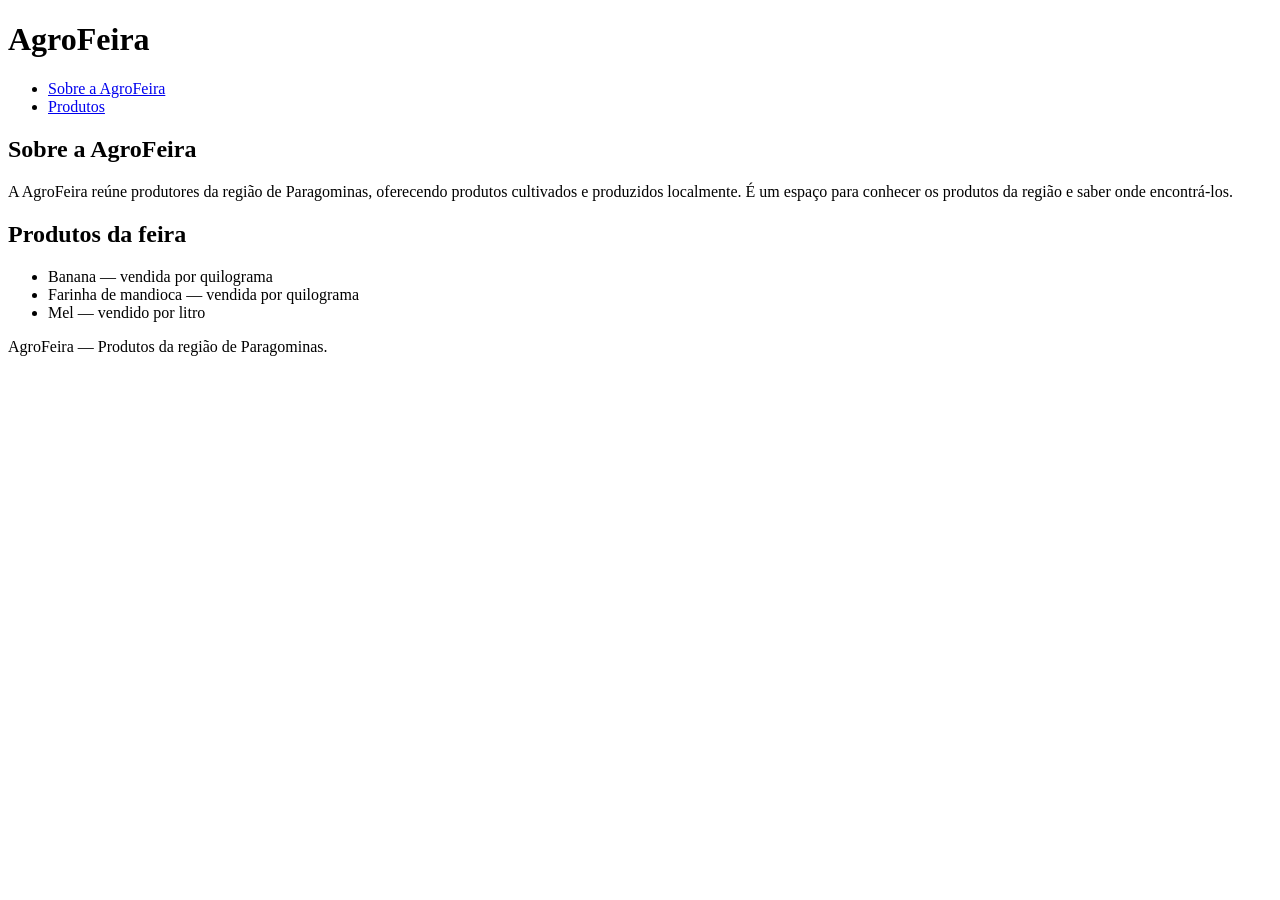
==== index.html @ ebbe473b "feat: cria pagina inicial da AgroFeira" ====
<!DOCTYPE html>
<html lang="pt-BR">
<head>
    <meta charset="UTF-8">
    <meta name="viewport" content="width=device-width, initial-scale=1.0">
    <title>AgroFeira</title>
</head>
<body>

    <header>
        <h1>AgroFeira</h1>

        <nav>
            <ul>
                <li><a href="#sobre">Sobre a AgroFeira</a></li>
                <li><a href="#produtos">Produtos</a></li>
            </ul>
        </nav>
    </header>

    <main>
        <section>
            <h2 id="sobre">Sobre a AgroFeira</h2>

            <p>
                A AgroFeira reúne produtores da região de Paragominas,
                oferecendo produtos cultivados e produzidos localmente.
                É um espaço para conhecer os produtos da região e saber
                onde encontrá-los.
            </p>
        </section>

        <section>
            <h2 id="produtos">Produtos da feira</h2>

            <ul>
                <li>Banana — vendida por quilograma</li>
                <li>Farinha de mandioca — vendida por quilograma</li>
                <li>Mel — vendido por litro</li>
            </ul>
        </section>
    </main>

    <footer>
        <p>AgroFeira — Produtos da região de Paragominas.</p>
    </footer>

</body>
</html>
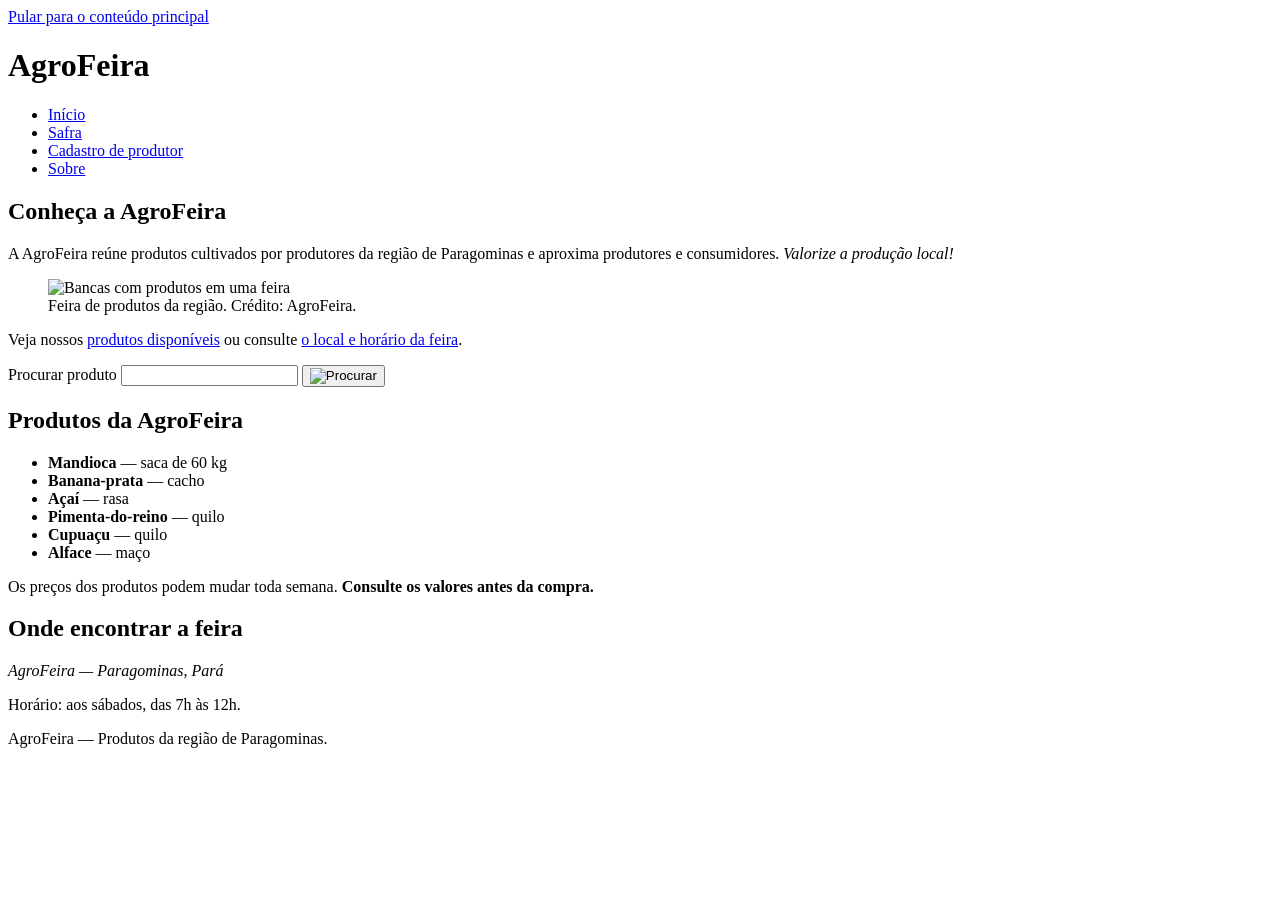
==== commit 4857787d: "feat: completa paginas da AgroFeira" ====
--- a/index.html
+++ b/index.html
@@ -3,45 +3,141 @@
 <head>
     <meta charset="UTF-8">
     <meta name="viewport" content="width=device-width, initial-scale=1.0">
-    <title>AgroFeira</title>
+    <title>AgroFeira - Produtos da Região</title>
 </head>
 <body>
 
-    <header>
+    <a href="#conteudo" class="pular">Pular para o conteúdo principal</a>
+
+    <header class="cabecalho-site">
         <h1>AgroFeira</h1>
 
-        <nav>
-            <ul>
-                <li><a href="#sobre">Sobre a AgroFeira</a></li>
-                <li><a href="#produtos">Produtos</a></li>
+        <nav aria-label="Principal">
+            <ul class="menu">
+                <li>
+                    <a href="index.html" aria-current="page">Início</a>
+                </li>
+                <li>
+                    <a href="safra.html">Safra</a>
+                </li>
+                <li>
+                    <a href="cadastro-produtor.html">Cadastro de produtor</a>
+                </li>
+                <li>
+                    <a href="sobre.html">Sobre</a>
+                </li>
             </ul>
         </nav>
     </header>
 
-    <main>
-        <section>
-            <h2 id="sobre">Sobre a AgroFeira</h2>
+    <main id="conteudo">
+
+        <section aria-labelledby="feira">
+            <h2 id="feira">Conheça a AgroFeira</h2>
 
             <p>
-                A AgroFeira reúne produtores da região de Paragominas,
-                oferecendo produtos cultivados e produzidos localmente.
-                É um espaço para conhecer os produtos da região e saber
-                onde encontrá-los.
+                A AgroFeira reúne produtos cultivados por produtores da região
+                de Paragominas e aproxima produtores e consumidores.
+                <em>Valorize a produção local!</em>
             </p>
+
+            <figure class="figura-destaque">
+                <picture>
+                    <source
+                        media="(min-width: 800px)"
+                        srcset="feira-1280.jpg">
+
+                    <img
+                        src="feira-330.jpg"
+                        alt="Bancas com produtos em uma feira"
+                        width="330"
+                        height="220">
+                </picture>
+
+                <figcaption>
+                    Feira de produtos da região. Crédito: AgroFeira.
+                </figcaption>
+            </figure>
+
+            <nav aria-label="Links desta página">
+                <p>
+                    Veja nossos
+                    <a href="#produtos">produtos disponíveis</a>
+                    ou consulte
+                    <a href="#localizacao">o local e horário da feira</a>.
+                </p>
+            </nav>
+
+            <form class="busca" role="search">
+                <label for="procurar">Procurar produto</label>
+
+                <input
+                    type="search"
+                    id="procurar"
+                    name="campo">
+
+                <button type="submit">
+                    <img
+                        src="lupa.png"
+                        alt="Procurar">
+                </button>
+            </form>
         </section>
 
-        <section>
-            <h2 id="produtos">Produtos da feira</h2>
+        <section aria-labelledby="produtos">
+            <h2 id="produtos">Produtos da AgroFeira</h2>
 
-            <ul>
-                <li>Banana — vendida por quilograma</li>
-                <li>Farinha de mandioca — vendida por quilograma</li>
-                <li>Mel — vendido por litro</li>
+            <ul class="lista-produtos">
+
+                <li class="cartao-produto">
+                    <strong>Mandioca</strong> — saca de 60 kg
+                </li>
+
+                <li class="cartao-produto">
+                    <strong>Banana-prata</strong> — cacho
+                </li>
+
+                <li class="cartao-produto">
+                    <strong>Açaí</strong> — rasa
+                </li>
+
+                <li class="cartao-produto">
+                    <strong>Pimenta-do-reino</strong> — quilo
+                </li>
+
+                <li class="cartao-produto">
+                    <strong>Cupuaçu</strong> — quilo
+                </li>
+
+                <li class="cartao-produto">
+                    <strong>Alface</strong> — maço
+                </li>
+
             </ul>
+
+            <div class="aviso">
+                <p>
+                    Os preços dos produtos podem mudar toda semana.
+                    <strong>Consulte os valores antes da compra.</strong>
+                </p>
+            </div>
         </section>
+
     </main>
 
-    <footer>
+    <aside id="localizacao" aria-label="Informações da feira">
+        <h2>Onde encontrar a feira</h2>
+
+        <address>
+            AgroFeira — Paragominas, Pará
+        </address>
+
+        <p>
+            Horário: aos sábados, das 7h às 12h.
+        </p>
+    </aside>
+
+    <footer class="rodape-site">
         <p>AgroFeira — Produtos da região de Paragominas.</p>
     </footer>
 
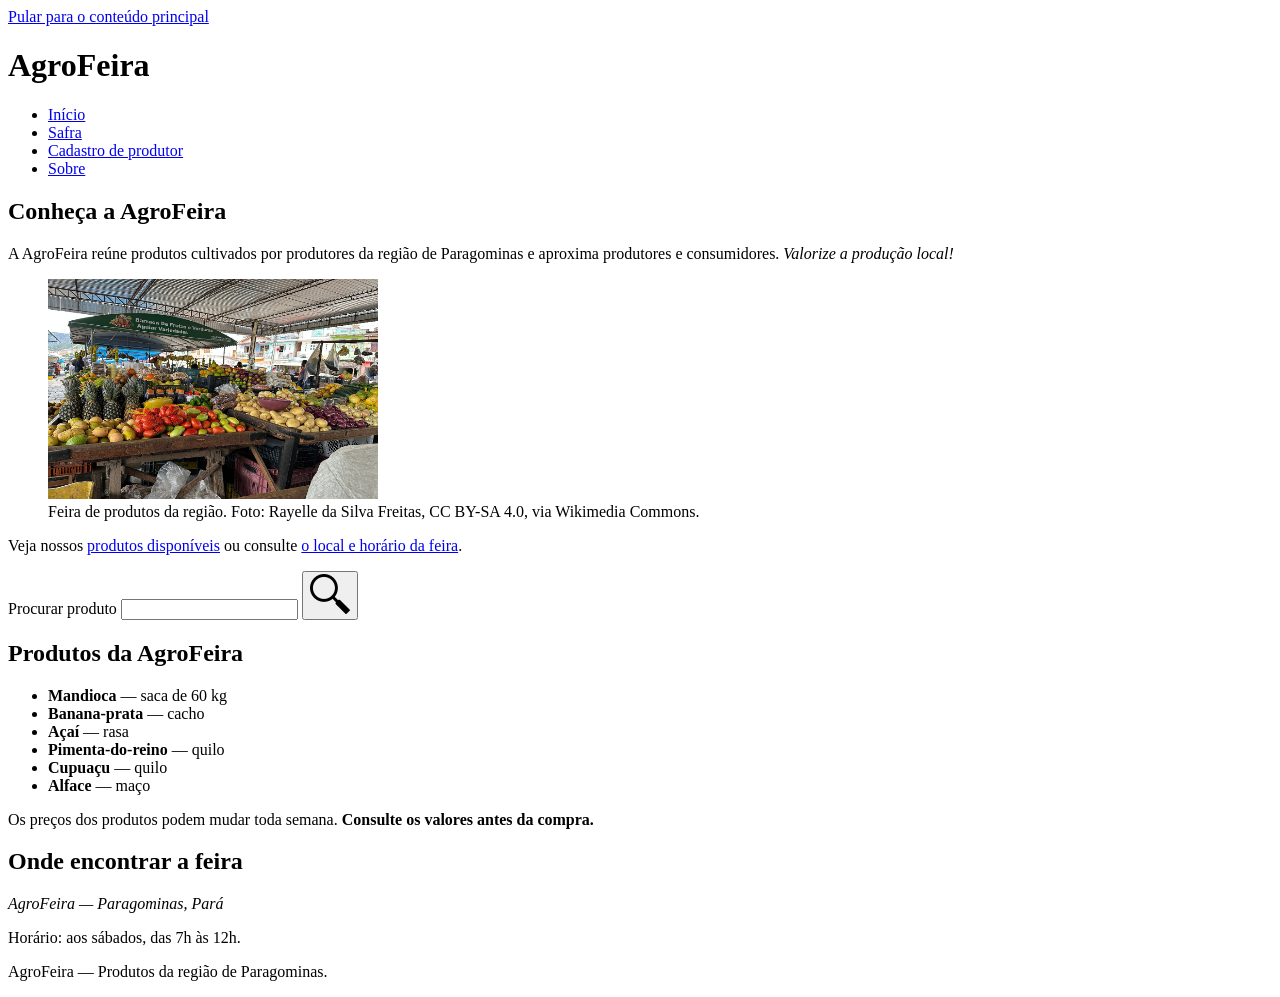
==== commit 30623694: "creditos nas imagens" ====
--- a/index.html
+++ b/index.html
@@ -55,7 +55,7 @@
                 </picture>
 
                 <figcaption>
-                    Feira de produtos da região. Crédito: AgroFeira.
+                    Feira de produtos da região. Foto: Rayelle da Silva Freitas, CC BY-SA 4.0, via Wikimedia Commons.
                 </figcaption>
             </figure>
 
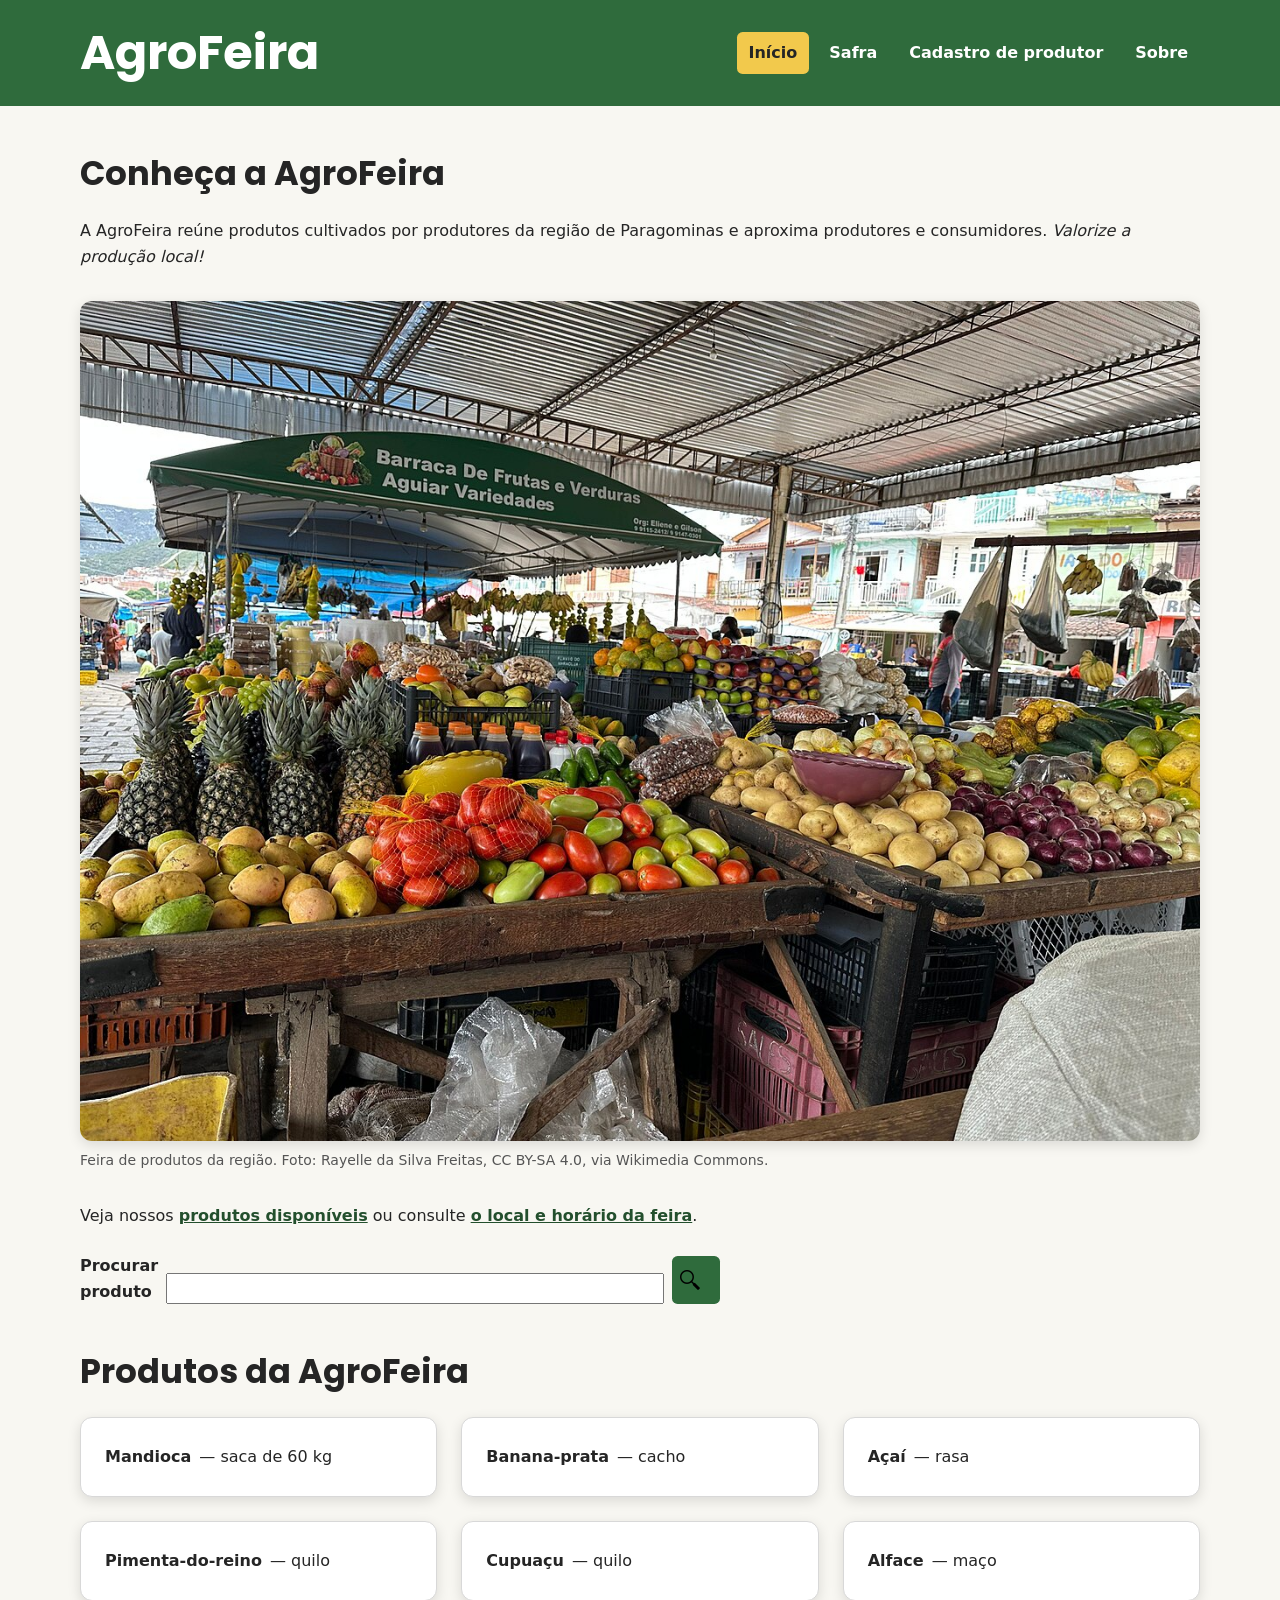
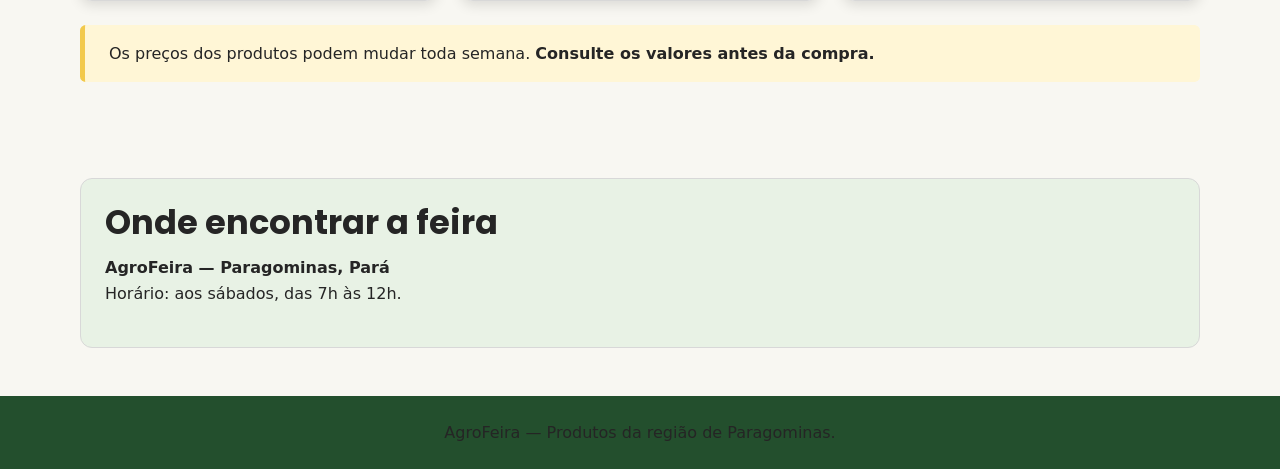
==== commit 32e1ea2b: "aplicando css" ====
--- a/index.html
+++ b/index.html
@@ -4,6 +4,15 @@
     <meta charset="UTF-8">
     <meta name="viewport" content="width=device-width, initial-scale=1.0">
     <title>AgroFeira - Produtos da Região</title>
+
+    <link rel="preconnect" href="https://fonts.googleapis.com">
+    <link rel="preconnect" href="https://fonts.gstatic.com" crossorigin>
+    <link href="https://fonts.googleapis.com/css2?family=Poppins:ital,wght@0,100;0,200;0,300;0,400;0,500;0,600;0,700;0,800;0,900;1,100;1,200;1,300;1,400;1,500;1,600;1,700;1,800;1,900&display=swap" rel="stylesheet">
+
+    <link rel="stylesheet" href="reset.css">
+    <link rel="stylesheet" href="tokens.css">
+    <link rel="stylesheet" href="estilo.css">
+    <link rel="stylesheet" href="casos.css">
 </head>
 <body>
 
--- a/tokens.css
+++ b/tokens.css
@@ -0,0 +1,44 @@
+:root {
+    /* Cores */
+    --cor-primaria: #2f6b3c;
+    --cor-primaria-escura: #234f2d;
+    --cor-secundaria: #f2c94c;
+    --cor-fundo: #f8f7f2;
+    --cor-superficie: #ffffff;
+    --cor-texto: #252525;
+    --cor-texto-claro: #ffffff;
+    --cor-borda: #d8d8d8;
+    --cor-destaque: #e8f2e5;
+    --cor-aviso: #fff6d6;
+
+    /* Tipografia */
+    --fonte-titulo: "Poppins", sans-serif;
+    --fonte-texto: system-ui, -apple-system, BlinkMacSystemFont, "Segoe UI",
+        sans-serif;
+
+    --tamanho-base: 1rem;
+    --tamanho-pequeno: 0.875rem;
+    --tamanho-h1: clamp(2rem, 5vw, 3rem);
+    --tamanho-h2: clamp(1.5rem, 3vw, 2.1rem);
+    --tamanho-h3: 1.25rem;
+
+    /* Espaçamentos */
+    --espaco-1: 0.25rem;
+    --espaco-2: 0.5rem;
+    --espaco-3: 0.75rem;
+    --espaco-4: 1rem;
+    --espaco-5: 1.5rem;
+    --espaco-6: 2rem;
+    --espaco-7: 3rem;
+
+    /* Bordas */
+    --raio-pequeno: 0.35rem;
+    --raio-medio: 0.75rem;
+    --raio-grande: 1rem;
+
+    /* Sombra */
+    --sombra: 0 0.25rem 0.8rem rgba(0, 0, 0, 0.12);
+
+    /* Layout */
+    --largura-conteudo: 70rem;
+}
--- a/estilo.css
+++ b/estilo.css
@@ -0,0 +1,560 @@
+/* =========================================================
+   ESTILOS GERAIS
+   ========================================================= */
+
+html {
+    scroll-behavior: smooth;
+}
+
+body {
+    margin: 0;
+    background-color: var(--cor-fundo);
+    color: var(--cor-texto);
+    font-family: var(--fonte-texto);
+    font-size: var(--tamanho-base);
+    line-height: 1.6;
+}
+
+body > main,
+body > aside {
+    width: min(100% - 2rem, var(--largura-conteudo));
+    margin-inline: auto;
+}
+
+main {
+    padding-block: var(--espaco-7);
+}
+
+section {
+    margin-block-end: var(--espaco-7);
+}
+
+
+/* =========================================================
+   TIPOGRAFIA
+   ========================================================= */
+
+h1,
+h2,
+h3,
+summary,
+legend {
+    font-family: var(--fonte-titulo);
+    line-height: 1.2;
+}
+
+h1 {
+    font-size: var(--tamanho-h1);
+    margin-block: 0;
+}
+
+h2 {
+    font-size: var(--tamanho-h2);
+    margin-block: 0 var(--espaco-5);
+}
+
+h3 {
+    font-size: var(--tamanho-h3);
+    margin-block: var(--espaco-5) var(--espaco-3);
+}
+
+p {
+    margin-block: 0 var(--espaco-4);
+}
+
+a {
+    color: var(--cor-primaria-escura);
+    font-weight: 600;
+}
+
+a:hover {
+    text-decoration-thickness: 0.15rem;
+}
+
+a:focus-visible,
+button:focus-visible,
+input:focus-visible,
+select:focus-visible,
+textarea:focus-visible,
+summary:focus-visible {
+    outline: 3px solid var(--cor-secundaria);
+    outline-offset: 3px;
+}
+
+
+/* =========================================================
+   ACESSIBILIDADE
+   ========================================================= */
+
+.pular {
+    position: absolute;
+    left: -9999px;
+    top: auto;
+}
+
+.pular:focus {
+    left: var(--espaco-4);
+    top: var(--espaco-4);
+    z-index: 1000;
+    padding: var(--espaco-3) var(--espaco-4);
+    background: var(--cor-superficie);
+    border: 2px solid var(--cor-primaria);
+    border-radius: var(--raio-pequeno);
+}
+
+
+/* =========================================================
+   CABEÇALHO
+   ========================================================= */
+
+.cabecalho-site {
+    background-color: var(--cor-primaria);
+    color: var(--cor-texto-claro);
+    padding: var(--espaco-5) max(1rem, calc((100% - var(--largura-conteudo)) / 2));
+    display: flex;
+    align-items: center;
+    justify-content: space-between;
+    gap: var(--espaco-5);
+    flex-wrap: wrap;
+}
+
+.cabecalho-site h1 {
+    color: var(--cor-texto-claro);
+}
+
+.menu {
+    display: flex;
+    flex-wrap: wrap;
+    gap: var(--espaco-2);
+    margin: 0;
+    padding: 0;
+    list-style: none;
+}
+
+.menu a {
+    display: block;
+    color: var(--cor-texto-claro);
+    text-decoration: none;
+    padding: var(--espaco-2) var(--espaco-3);
+    border-radius: var(--raio-pequeno);
+}
+
+.menu a:hover,
+.menu a:focus-visible {
+    background-color: var(--cor-primaria-escura);
+}
+
+.menu a[aria-current="page"] {
+    background-color: var(--cor-secundaria);
+    color: var(--cor-texto);
+}
+
+
+/* =========================================================
+   IMAGENS
+   ========================================================= */
+
+img {
+    max-width: 100%;
+    height: auto;
+}
+
+figure {
+    margin: var(--espaco-6) 0;
+}
+
+.figura-destaque img,
+article figure img {
+    display: block;
+    width: 100%;
+    max-width: 100%;
+    height: auto;
+    border-radius: var(--raio-medio);
+    box-shadow: var(--sombra);
+}
+
+figcaption {
+    margin-top: var(--espaco-2);
+    color: #555;
+    font-size: var(--tamanho-pequeno);
+}
+
+
+/* =========================================================
+   LISTA DE PRODUTOS
+   ========================================================= */
+
+.lista-produtos {
+    display: grid;
+    grid-template-columns: repeat(3, minmax(0, 1fr));
+    gap: var(--espaco-5);
+    list-style: none;
+    margin: 0;
+    padding: 0;
+}
+
+.cartao-produto {
+    background-color: var(--cor-superficie);
+    border: 1px solid var(--cor-borda);
+    border-radius: var(--raio-medio);
+    padding: var(--espaco-5);
+    box-shadow: var(--sombra);
+    min-height: 5rem;
+    display: flex;
+    align-items: center;
+}
+
+.cartao-produto strong {
+    margin-right: var(--espaco-2);
+}
+
+
+/* =========================================================
+   AVISO
+   ========================================================= */
+
+.aviso {
+    margin-top: var(--espaco-5);
+    padding: var(--espaco-4) var(--espaco-5);
+    background-color: var(--cor-aviso);
+    border-left: 5px solid var(--cor-secundaria);
+    border-radius: var(--raio-pequeno);
+}
+
+.aviso p {
+    margin: 0;
+}
+
+
+/* =========================================================
+   BUSCA
+   ========================================================= */
+
+.busca {
+    display: flex;
+    align-items: end;
+    gap: var(--espaco-2);
+    margin-top: var(--espaco-5);
+    max-width: 40rem;
+}
+
+.busca label {
+    display: block;
+    font-weight: 700;
+    flex: 1;
+}
+
+.busca input {
+    width: 100%;
+    margin-top: var(--espaco-2);
+}
+
+.busca button {
+    min-width: 3rem;
+    height: 3rem;
+    padding: var(--espaco-2);
+}
+
+.busca button img {
+    width: 1.25rem;
+    height: 1.25rem;
+}
+
+
+/* =========================================================
+   FORMULÁRIOS
+   ========================================================= */
+
+.formulario-cadastro {
+    background-color: var(--cor-superficie);
+    border: 1px solid var(--cor-borda);
+    border-radius: var(--raio-medio);
+    padding: var(--espaco-6);
+    box-shadow: var(--sombra);
+}
+
+fieldset {
+    border: 1px solid var(--cor-borda);
+    border-radius: var(--raio-medio);
+    padding: var(--espaco-5);
+    margin: 0 0 var(--espaco-5);
+}
+
+legend {
+    font-weight: 700;
+    padding-inline: var(--espaco-2);
+}
+
+.formulario-cadastro p {
+    margin-block: var(--espaco-4);
+}
+
+.formulario-cadastro label {
+    display: block;
+    font-weight: 600;
+    margin-bottom: var(--espaco-2);
+}
+
+.formulario-cadastro input:not([type="radio"]):not([type="checkbox"]),
+.formulario-cadastro select,
+.formulario-cadastro textarea {
+    box-sizing: border-box;
+    width: 100%;
+    padding: var(--espaco-3);
+    border: 1px solid #999;
+    border-radius: var(--raio-pequeno);
+    background-color: var(--cor-superficie);
+    color: var(--cor-texto);
+    font: inherit;
+}
+
+.formulario-cadastro input[type="radio"],
+.formulario-cadastro input[type="checkbox"] {
+    margin-right: var(--espaco-2);
+}
+
+.formulario-cadastro fieldset fieldset {
+    background-color: var(--cor-fundo);
+}
+
+.formulario-cadastro fieldset fieldset label {
+    display: inline;
+    font-weight: 400;
+}
+
+.formulario-cadastro > button {
+    margin-top: var(--espaco-2);
+}
+
+
+/* =========================================================
+   BOTÕES
+   ========================================================= */
+
+button {
+    border: 0;
+    border-radius: var(--raio-pequeno);
+    background-color: var(--cor-primaria);
+    color: var(--cor-texto-claro);
+    font: inherit;
+    font-weight: 700;
+    padding: var(--espaco-3) var(--espaco-5);
+    cursor: pointer;
+}
+
+button:hover {
+    background-color: var(--cor-primaria-escura);
+}
+
+
+/* =========================================================
+   TABELA
+   ========================================================= */
+
+.tabela-safra {
+    width: 100%;
+    border-collapse: collapse;
+    background-color: var(--cor-superficie);
+    box-shadow: var(--sombra);
+    border-radius: var(--raio-medio);
+    overflow: hidden;
+}
+
+.tabela-safra caption {
+    caption-side: top;
+    text-align: left;
+    font-family: var(--fonte-titulo);
+    font-weight: 600;
+    font-size: 1.1rem;
+    margin-bottom: var(--espaco-3);
+}
+
+.tabela-safra th,
+.tabela-safra td {
+    padding: var(--espaco-3);
+    border: 1px solid var(--cor-borda);
+    text-align: center;
+}
+
+.tabela-safra thead th {
+    background-color: var(--cor-primaria);
+    color: var(--cor-texto-claro);
+    font-family: var(--fonte-titulo);
+}
+
+.tabela-safra tbody th {
+    background-color: var(--cor-destaque);
+    text-align: left;
+}
+
+
+/* =========================================================
+   SOBRE
+   ========================================================= */
+
+article {
+    background-color: var(--cor-superficie);
+    padding: var(--espaco-5);
+    border: 1px solid var(--cor-borda);
+    border-radius: var(--raio-medio);
+    box-shadow: var(--sombra);
+}
+
+blockquote {
+    margin: var(--espaco-5) 0;
+    padding: var(--espaco-4) var(--espaco-5);
+    border-left: 5px solid var(--cor-primaria);
+    background-color: var(--cor-destaque);
+}
+
+blockquote p {
+    margin: 0;
+    font-style: italic;
+}
+
+dl {
+    background-color: var(--cor-superficie);
+    padding: var(--espaco-5);
+    border-radius: var(--raio-medio);
+    border: 1px solid var(--cor-borda);
+}
+
+dt {
+    font-family: var(--fonte-titulo);
+    font-weight: 700;
+    color: var(--cor-primaria-escura);
+    margin-top: var(--espaco-4);
+}
+
+dt:first-child {
+    margin-top: 0;
+}
+
+dd {
+    margin: var(--espaco-2) 0 0;
+}
+
+.pergunta {
+    margin-block: var(--espaco-3);
+    background-color: var(--cor-superficie);
+    border: 1px solid var(--cor-borda);
+    border-radius: var(--raio-pequeno);
+    padding: var(--espaco-4);
+}
+
+.pergunta summary {
+    cursor: pointer;
+    font-weight: 600;
+}
+
+.pergunta p {
+    margin-top: var(--espaco-4);
+}
+
+main > img[aria-hidden="true"] {
+    display: block;
+    margin: var(--espaco-6) auto 0;
+}
+
+
+/* =========================================================
+   LOCALIZAÇÃO
+   ========================================================= */
+
+aside {
+    margin-bottom: var(--espaco-7);
+    padding: var(--espaco-5);
+    background-color: var(--cor-destaque);
+    border-radius: var(--raio-medio);
+    border: 1px solid var(--cor-borda);
+}
+
+aside h2 {
+    margin-bottom: var(--espaco-3);
+}
+
+address {
+    font-style: normal;
+    font-weight: 600;
+}
+
+
+/* =========================================================
+   RODAPÉ
+   ========================================================= */
+
+.rodape-site {
+    background-color: var(--cor-primaria-escura);
+    color: var(--cor-texto-claro);
+    padding: var(--espaco-5);
+    text-align: center;
+}
+
+.rodape-site p {
+    margin: 0;
+}
+
+
+/* =========================================================
+   RESPONSIVIDADE
+   ========================================================= */
+
+@media (max-width: 800px) {
+
+    .cabecalho-site {
+        align-items: flex-start;
+        flex-direction: column;
+    }
+
+    .menu {
+        width: 100%;
+        flex-direction: column;
+    }
+
+    .menu a {
+        width: 100%;
+        box-sizing: border-box;
+    }
+
+    .lista-produtos {
+        grid-template-columns: repeat(2, minmax(0, 1fr));
+    }
+
+    .tabela-safra {
+        display: block;
+        overflow-x: auto;
+    }
+
+    .busca {
+        flex-direction: column;
+        align-items: stretch;
+    }
+
+    .busca button {
+        width: 100%;
+    }
+}
+
+@media (max-width: 520px) {
+
+    body > main,
+    body > aside {
+        width: min(100% - 1.25rem, var(--largura-conteudo));
+    }
+
+    main {
+        padding-block: var(--espaco-6);
+    }
+
+    .lista-produtos {
+        grid-template-columns: 1fr;
+    }
+
+    .formulario-cadastro {
+        padding: var(--espaco-4);
+    }
+
+    fieldset {
+        padding: var(--espaco-3);
+    }
+}
--- a/casos.css
+++ b/casos.css
@@ -0,0 +1,96 @@
+```css
+/* =========================================================
+   CASOS DE CASCATA — ATIVIDADE 03
+   ========================================================= */
+
+
+/* Caso 1 */
+
+/*
+Previsão:
+A regra .aviso strong vence a regra strong porque possui
+maior especificidade.
+
+.aviso strong = 0,1,1
+strong = 0,0,1
+
+Portanto, a parte importante do aviso ficará com a
+cor definida por --cor-marca.
+*/
+
+.aviso strong {
+    color: var(--cor-marca);
+}
+
+strong {
+    color: var(--cor-texto-suave);
+}
+
+/*
+Conferido:
+A regra .aviso strong venceu por ter maior especificidade.
+A regra strong aparece riscada no painel de estilos.
+*/
+
+
+/* Caso 2 */
+
+/*
+Previsão:
+A regra .busca label vence a regra label[for] porque
+ambas possuem especificidade equivalente, mas .busca label
+aparece antes de label[for] no arquivo.
+
+.busca label = 0,1,1
+label[for] = 0,1,1
+
+Como as especificidades são iguais, a regra que aparece
+por último deve vencer. Portanto, label[for] deve definir
+a cor final do rótulo.
+*/
+
+.busca label {
+    color: var(--cor-marca);
+}
+
+label[for] {
+    color: var(--cor-texto-suave);
+}
+
+/*
+Conferido:
+A regra label[for] venceu porque possui a mesma
+especificidade de .busca label e aparece depois no CSS.
+A declaração de .busca label aparece riscada.
+*/
+
+
+/* Caso 3 */
+
+/*
+Previsão:
+A regra footer p vence a regra .rodape-site porque
+footer p possui maior especificidade.
+
+.rodape-site = 0,1,0
+footer p = 0,0,2
+
+A regra footer p deve definir a cor do parágrafo do rodapé.
+*/
+
+.rodape-site {
+    color: var(--cor-marca);
+}
+
+footer p {
+    color: var(--cor-texto);
+}
+
+/*
+Conferido:
+A regra footer p não define diretamente a cor do
+parágrafo quando existe uma regra específica para ele
+no estilo.css. A cor final deve ser verificada no painel
+Estilos, considerando também as regras herdadas.
+*/
+```
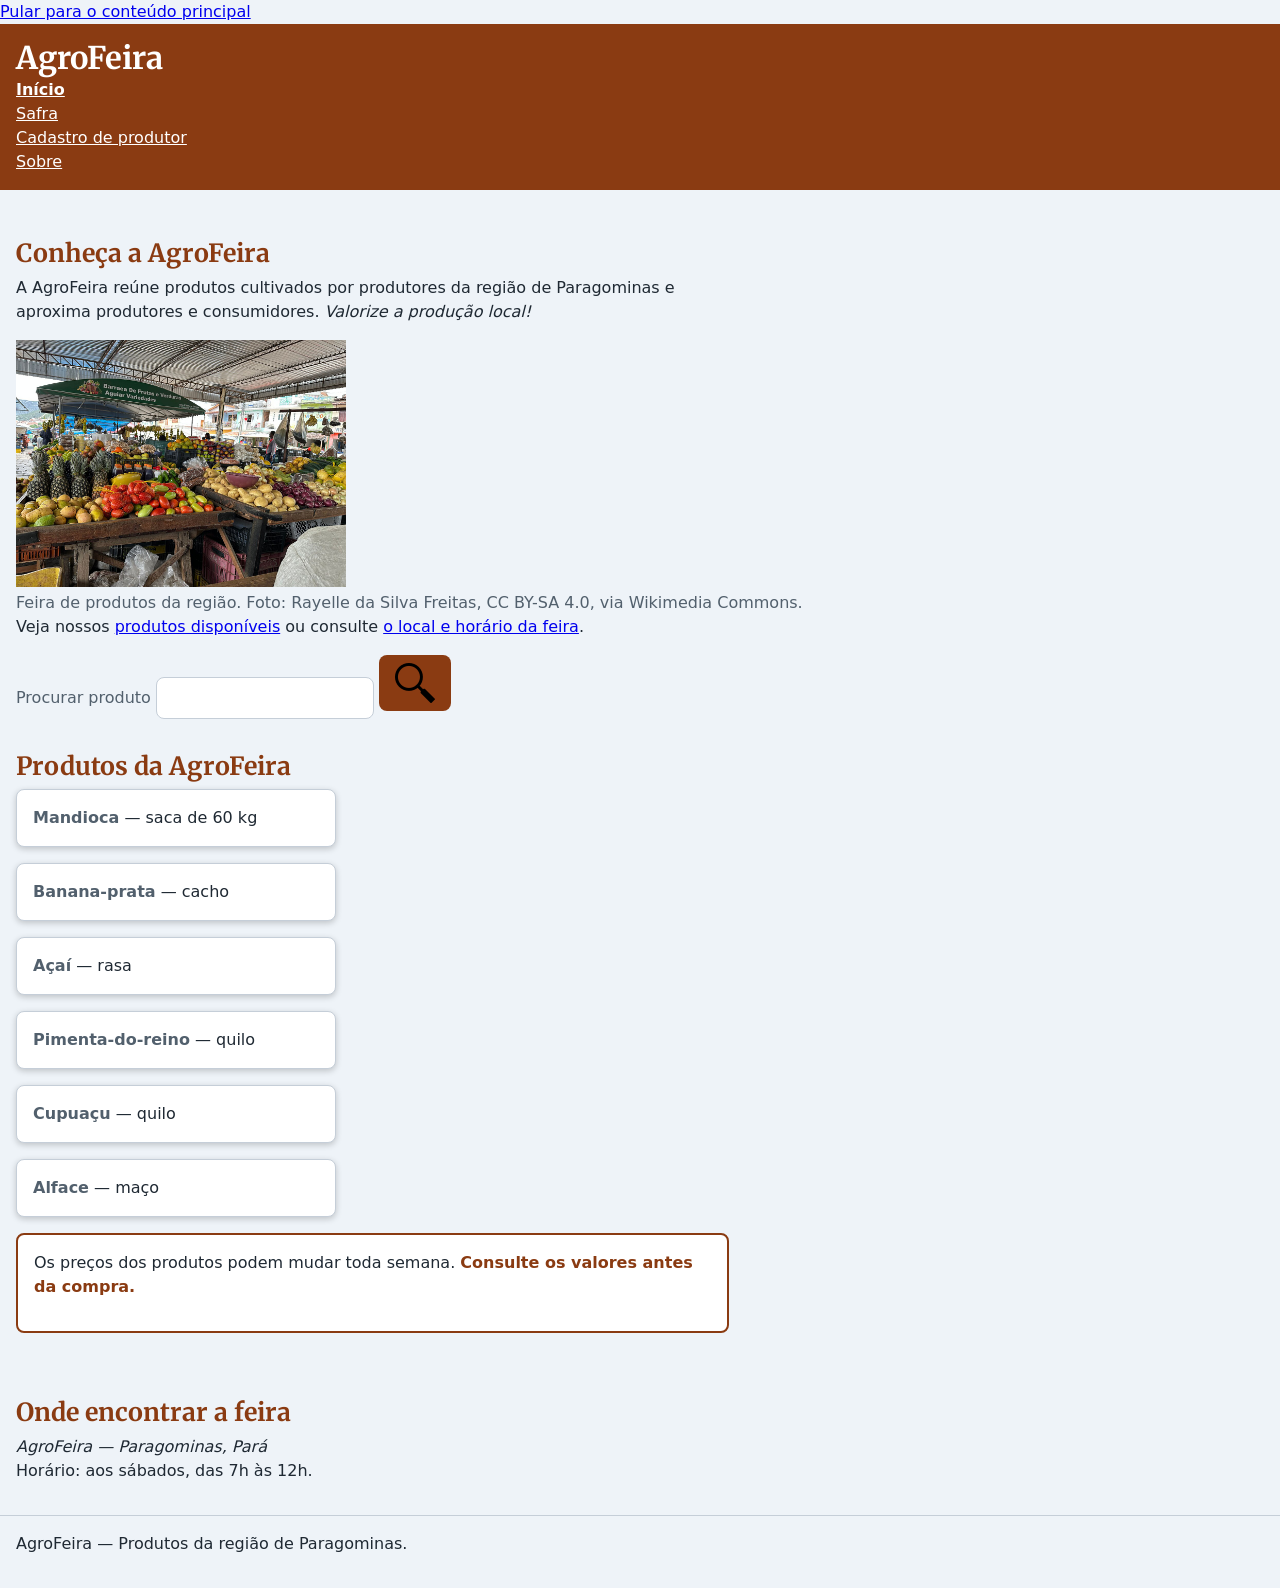
==== commit a630500e: "correções" ====
--- a/index.html
+++ b/index.html
@@ -4,11 +4,9 @@
     <meta charset="UTF-8">
     <meta name="viewport" content="width=device-width, initial-scale=1.0">
     <title>AgroFeira - Produtos da Região</title>
-
     <link rel="preconnect" href="https://fonts.googleapis.com">
     <link rel="preconnect" href="https://fonts.gstatic.com" crossorigin>
-    <link href="https://fonts.googleapis.com/css2?family=Poppins:ital,wght@0,100;0,200;0,300;0,400;0,500;0,600;0,700;0,800;0,900;1,100;1,200;1,300;1,400;1,500;1,600;1,700;1,800;1,900&display=swap" rel="stylesheet">
-
+    <link href="https://fonts.googleapis.com/css2?family=Merriweather:wght@400;700&display=swap" rel="stylesheet">
     <link rel="stylesheet" href="reset.css">
     <link rel="stylesheet" href="tokens.css">
     <link rel="stylesheet" href="estilo.css">
--- a/tokens.css
+++ b/tokens.css
@@ -1,44 +1,33 @@
+/* tokens.css — AgroFeira */
+
 :root {
-    /* Cores */
-    --cor-primaria: #2f6b3c;
-    --cor-primaria-escura: #234f2d;
-    --cor-secundaria: #f2c94c;
-    --cor-fundo: #f8f7f2;
-    --cor-superficie: #ffffff;
-    --cor-texto: #252525;
-    --cor-texto-claro: #ffffff;
-    --cor-borda: #d8d8d8;
-    --cor-destaque: #e8f2e5;
-    --cor-aviso: #fff6d6;
+  /* Cores — contraste medido (AA = 4,5 | AAA = 7; régua do texto comum) */
+  --cor-fundo: #EEF3F8;
+  --cor-superficie: #FFFFFF;
+  --cor-texto: #1F2933; /* 13,22:1 sobre o fundo (AAA); 14,76:1 sobre a superfície (AAA) */
+  --cor-texto-suave: #52606D; /* 5,78:1 sobre o fundo (AA) */
+  --cor-marca: #8A3B12; /* 6,93:1 sobre o fundo (AA) */
+  --cor-sobre-marca: #FFFFFF; /* 7,73:1 sobre a marca (AAA) */
+  --cor-borda: #C5CED8;
 
-    /* Tipografia */
-    --fonte-titulo: "Poppins", sans-serif;
-    --fonte-texto: system-ui, -apple-system, BlinkMacSystemFont, "Segoe UI",
-        sans-serif;
+  /* Letras */
+  --fonte-texto: system-ui, sans-serif;
+  --fonte-titulo: "Merriweather", serif;
 
-    --tamanho-base: 1rem;
-    --tamanho-pequeno: 0.875rem;
-    --tamanho-h1: clamp(2rem, 5vw, 3rem);
-    --tamanho-h2: clamp(1.5rem, 3vw, 2.1rem);
-    --tamanho-h3: 1.25rem;
+  /* Escala modular: multiplicador = 1,25 */
+  /* h3 = 1 x 1,25 = 1,25 | h2 = 1,25 x 1,25 = 1,5625 ~ 1,563 | h1 = 1,563 x 1,25 = 1,953 */
+  --tamanho-texto: 1rem;
+  --tamanho-h3: 1.25rem;
+  --tamanho-h2: 1.563rem;
+  --tamanho-h1: 1.953rem;
 
-    /* Espaçamentos */
-    --espaco-1: 0.25rem;
-    --espaco-2: 0.5rem;
-    --espaco-3: 0.75rem;
-    --espaco-4: 1rem;
-    --espaco-5: 1.5rem;
-    --espaco-6: 2rem;
-    --espaco-7: 3rem;
+  /* Espaços */
+  --espaco-1: 0.25rem;
+  --espaco-2: 0.5rem;
+  --espaco-3: 1rem;
+  --espaco-4: 2rem;
 
-    /* Bordas */
-    --raio-pequeno: 0.35rem;
-    --raio-medio: 0.75rem;
-    --raio-grande: 1rem;
-
-    /* Sombra */
-    --sombra: 0 0.25rem 0.8rem rgba(0, 0, 0, 0.12);
-
-    /* Layout */
-    --largura-conteudo: 70rem;
+  /* Forma */
+  --raio: 8px;
+  --sombra: 0 2px 6px rgb(0 0 0 / 0.2);
 }
--- a/estilo.css
+++ b/estilo.css
@@ -1,560 +1,184 @@
-/* =========================================================
-   ESTILOS GERAIS
-   ========================================================= */
+/* estilo.css — AgroFeira */
 
-html {
-    scroll-behavior: smooth;
+/* ---------- Página inteira ---------- */
+body {
+  background: var(--cor-fundo);
+  color: var(--cor-texto);
+  font-family: var(--fonte-texto);
+  font-size: var(--tamanho-texto);
 }
 
-body {
-    margin: 0;
-    background-color: var(--cor-fundo);
-    color: var(--cor-texto);
-    font-family: var(--fonte-texto);
-    font-size: var(--tamanho-base);
-    line-height: 1.6;
+main,
+aside {
+  padding: var(--espaco-3);
 }
 
-body > main,
-body > aside {
-    width: min(100% - 2rem, var(--largura-conteudo));
-    margin-inline: auto;
-}
-
-main {
-    padding-block: var(--espaco-7);
-}
-
-section {
-    margin-block-end: var(--espaco-7);
-}
-
-
-/* =========================================================
-   TIPOGRAFIA
-   ========================================================= */
-
+/* ---------- Títulos ---------- */
 h1,
 h2,
-h3,
-summary,
-legend {
-    font-family: var(--fonte-titulo);
-    line-height: 1.2;
+h3 {
+  font-family: var(--fonte-titulo);
+  line-height: 1.2;
 }
 
 h1 {
-    font-size: var(--tamanho-h1);
-    margin-block: 0;
+  font-size: var(--tamanho-h1);
 }
 
 h2 {
-    font-size: var(--tamanho-h2);
-    margin-block: 0 var(--espaco-5);
+  font-size: var(--tamanho-h2);
 }
 
 h3 {
-    font-size: var(--tamanho-h3);
-    margin-block: var(--espaco-5) var(--espaco-3);
+  font-size: var(--tamanho-h3);
 }
 
-p {
-    margin-block: 0 var(--espaco-4);
+h2,
+h3 {
+  color: var(--cor-marca);
+  margin-top: var(--espaco-4);
+  margin-bottom: var(--espaco-2);
 }
 
-a {
-    color: var(--cor-primaria-escura);
-    font-weight: 600;
+/* ---------- Parágrafos ---------- */
+p {
+  margin-bottom: var(--espaco-3);
+  max-width: 70ch;
 }
 
-a:hover {
-    text-decoration-thickness: 0.15rem;
-}
-
-a:focus-visible,
-button:focus-visible,
-input:focus-visible,
-select:focus-visible,
-textarea:focus-visible,
-summary:focus-visible {
-    outline: 3px solid var(--cor-secundaria);
-    outline-offset: 3px;
-}
-
-
-/* =========================================================
-   ACESSIBILIDADE
-   ========================================================= */
-
-.pular {
-    position: absolute;
-    left: -9999px;
-    top: auto;
-}
-
-.pular:focus {
-    left: var(--espaco-4);
-    top: var(--espaco-4);
-    z-index: 1000;
-    padding: var(--espaco-3) var(--espaco-4);
-    background: var(--cor-superficie);
-    border: 2px solid var(--cor-primaria);
-    border-radius: var(--raio-pequeno);
-}
-
-
-/* =========================================================
-   CABEÇALHO
-   ========================================================= */
-
+/* ---------- Cabeçalho e menu ---------- */
 .cabecalho-site {
-    background-color: var(--cor-primaria);
-    color: var(--cor-texto-claro);
-    padding: var(--espaco-5) max(1rem, calc((100% - var(--largura-conteudo)) / 2));
-    display: flex;
-    align-items: center;
-    justify-content: space-between;
-    gap: var(--espaco-5);
-    flex-wrap: wrap;
-}
-
-.cabecalho-site h1 {
-    color: var(--cor-texto-claro);
+  background: var(--cor-marca);
+  color: var(--cor-sobre-marca);
+  padding: var(--espaco-3);
 }
 
 .menu {
-    display: flex;
-    flex-wrap: wrap;
-    gap: var(--espaco-2);
-    margin: 0;
-    padding: 0;
-    list-style: none;
+  list-style: none;
+  padding: 0;
 }
 
 .menu a {
-    display: block;
-    color: var(--cor-texto-claro);
-    text-decoration: none;
-    padding: var(--espaco-2) var(--espaco-3);
-    border-radius: var(--raio-pequeno);
-}
-
-.menu a:hover,
-.menu a:focus-visible {
-    background-color: var(--cor-primaria-escura);
+  color: var(--cor-sobre-marca);
 }
 
 .menu a[aria-current="page"] {
-    background-color: var(--cor-secundaria);
-    color: var(--cor-texto);
+  font-weight: bold;
 }
 
-
-/* =========================================================
-   IMAGENS
-   ========================================================= */
-
-img {
-    max-width: 100%;
-    height: auto;
+/* ---------- Rodapé ---------- */
+.rodape-site {
+  border-top: 1px solid var(--cor-borda);
+  color: var(--cor-texto-suave);
+  padding: var(--espaco-3);
 }
 
-figure {
-    margin: var(--espaco-6) 0;
-}
-
-.figura-destaque img,
-article figure img {
-    display: block;
-    width: 100%;
-    max-width: 100%;
-    height: auto;
-    border-radius: var(--raio-medio);
-    box-shadow: var(--sombra);
-}
-
-figcaption {
-    margin-top: var(--espaco-2);
-    color: #555;
-    font-size: var(--tamanho-pequeno);
-}
-
-
-/* =========================================================
-   LISTA DE PRODUTOS
-   ========================================================= */
-
+/* ---------- Home ---------- */
 .lista-produtos {
-    display: grid;
-    grid-template-columns: repeat(3, minmax(0, 1fr));
-    gap: var(--espaco-5);
-    list-style: none;
-    margin: 0;
-    padding: 0;
+  list-style: none;
+  padding: 0;
 }
 
 .cartao-produto {
-    background-color: var(--cor-superficie);
-    border: 1px solid var(--cor-borda);
-    border-radius: var(--raio-medio);
-    padding: var(--espaco-5);
-    box-shadow: var(--sombra);
-    min-height: 5rem;
-    display: flex;
-    align-items: center;
+  background: var(--cor-superficie);
+  border: 1px solid var(--cor-borda);
+  border-radius: var(--raio);
+  box-shadow: var(--sombra);
+  padding: var(--espaco-3);
+  margin-bottom: var(--espaco-3);
+  max-width: 20rem;
 }
 
-.cartao-produto strong {
-    margin-right: var(--espaco-2);
-}
-
-
-/* =========================================================
-   AVISO
-   ========================================================= */
-
-.aviso {
-    margin-top: var(--espaco-5);
-    padding: var(--espaco-4) var(--espaco-5);
-    background-color: var(--cor-aviso);
-    border-left: 5px solid var(--cor-secundaria);
-    border-radius: var(--raio-pequeno);
-}
-
-.aviso p {
-    margin: 0;
-}
-
-
-/* =========================================================
-   BUSCA
-   ========================================================= */
-
-.busca {
-    display: flex;
-    align-items: end;
-    gap: var(--espaco-2);
-    margin-top: var(--espaco-5);
-    max-width: 40rem;
-}
-
-.busca label {
-    display: block;
-    font-weight: 700;
-    flex: 1;
+.figura-destaque figcaption {
+  color: var(--cor-texto-suave);
+  margin-top: var(--espaco-1);
 }
 
 .busca input {
-    width: 100%;
-    margin-top: var(--espaco-2);
+  border: 1px solid var(--cor-borda);
+  border-radius: var(--raio);
+  padding: 0.5em;
+  background: var(--cor-superficie);
 }
 
-.busca button {
-    min-width: 3rem;
-    height: 3rem;
-    padding: var(--espaco-2);
+.busca button,
+.formulario-cadastro button {
+  background: var(--cor-marca);
+  color: var(--cor-sobre-marca);
+  border: none;
+  border-radius: var(--raio);
+  padding: 0.5em 1em;
 }
 
-.busca button img {
-    width: 1.25rem;
-    height: 1.25rem;
+.aviso {
+  background: var(--cor-superficie);
+  border: 2px solid var(--cor-marca);
+  border-radius: var(--raio);
+  padding: var(--espaco-3);
+  margin-top: var(--espaco-3);
+  max-width: 70ch;
 }
 
-
-/* =========================================================
-   FORMULÁRIOS
-   ========================================================= */
-
-.formulario-cadastro {
-    background-color: var(--cor-superficie);
-    border: 1px solid var(--cor-borda);
-    border-radius: var(--raio-medio);
-    padding: var(--espaco-6);
-    box-shadow: var(--sombra);
+/* ---------- Safra ---------- */
+.tabela-safra th,
+.tabela-safra td {
+  padding: var(--espaco-2);
 }
 
-fieldset {
-    border: 1px solid var(--cor-borda);
-    border-radius: var(--raio-medio);
-    padding: var(--espaco-5);
-    margin: 0 0 var(--espaco-5);
+.tabela-safra thead th {
+  background: var(--cor-marca);
+  color: var(--cor-sobre-marca);
 }
 
-legend {
-    font-weight: 700;
-    padding-inline: var(--espaco-2);
+.tabela-safra td {
+  background: var(--cor-superficie);
 }
 
-.formulario-cadastro p {
-    margin-block: var(--espaco-4);
-}
-
-.formulario-cadastro label {
-    display: block;
-    font-weight: 600;
-    margin-bottom: var(--espaco-2);
-}
-
-.formulario-cadastro input:not([type="radio"]):not([type="checkbox"]),
-.formulario-cadastro select,
-.formulario-cadastro textarea {
-    box-sizing: border-box;
-    width: 100%;
-    padding: var(--espaco-3);
-    border: 1px solid #999;
-    border-radius: var(--raio-pequeno);
-    background-color: var(--cor-superficie);
-    color: var(--cor-texto);
-    font: inherit;
-}
-
-.formulario-cadastro input[type="radio"],
-.formulario-cadastro input[type="checkbox"] {
-    margin-right: var(--espaco-2);
+/* ---------- Cadastro ---------- */
+.formulario-cadastro > fieldset {
+  border: 1px solid var(--cor-borda);
+  border-radius: var(--raio);
+  padding: var(--espaco-3);
+  margin-bottom: var(--espaco-3);
 }
 
 .formulario-cadastro fieldset fieldset {
-    background-color: var(--cor-fundo);
+  border: none;
+  padding: 0;
 }
 
-.formulario-cadastro fieldset fieldset label {
-    display: inline;
-    font-weight: 400;
+.formulario-cadastro legend {
+  font-weight: bold;
+  color: var(--cor-marca);
 }
 
-.formulario-cadastro > button {
-    margin-top: var(--espaco-2);
+input[type="text"],
+input[type="email"],
+input[type="tel"],
+input[type="number"],
+input[type="date"],
+select,
+textarea {
+  border: 1px solid var(--cor-borda);
+  border-radius: var(--raio);
+  padding: 0.5em;
+  background: var(--cor-superficie);
 }
 
-
-/* =========================================================
-   BOTÕES
-   ========================================================= */
-
-button {
-    border: 0;
-    border-radius: var(--raio-pequeno);
-    background-color: var(--cor-primaria);
-    color: var(--cor-texto-claro);
-    font: inherit;
-    font-weight: 700;
-    padding: var(--espaco-3) var(--espaco-5);
-    cursor: pointer;
-}
-
-button:hover {
-    background-color: var(--cor-primaria-escura);
-}
-
-
-/* =========================================================
-   TABELA
-   ========================================================= */
-
-.tabela-safra {
-    width: 100%;
-    border-collapse: collapse;
-    background-color: var(--cor-superficie);
-    box-shadow: var(--sombra);
-    border-radius: var(--raio-medio);
-    overflow: hidden;
-}
-
-.tabela-safra caption {
-    caption-side: top;
-    text-align: left;
-    font-family: var(--fonte-titulo);
-    font-weight: 600;
-    font-size: 1.1rem;
-    margin-bottom: var(--espaco-3);
-}
-
-.tabela-safra th,
-.tabela-safra td {
-    padding: var(--espaco-3);
-    border: 1px solid var(--cor-borda);
-    text-align: center;
-}
-
-.tabela-safra thead th {
-    background-color: var(--cor-primaria);
-    color: var(--cor-texto-claro);
-    font-family: var(--fonte-titulo);
-}
-
-.tabela-safra tbody th {
-    background-color: var(--cor-destaque);
-    text-align: left;
-}
-
-
-/* =========================================================
-   SOBRE
-   ========================================================= */
-
-article {
-    background-color: var(--cor-superficie);
-    padding: var(--espaco-5);
-    border: 1px solid var(--cor-borda);
-    border-radius: var(--raio-medio);
-    box-shadow: var(--sombra);
-}
-
+/* ---------- Sobre ---------- */
 blockquote {
-    margin: var(--espaco-5) 0;
-    padding: var(--espaco-4) var(--espaco-5);
-    border-left: 5px solid var(--cor-primaria);
-    background-color: var(--cor-destaque);
-}
-
-blockquote p {
-    margin: 0;
-    font-style: italic;
-}
-
-dl {
-    background-color: var(--cor-superficie);
-    padding: var(--espaco-5);
-    border-radius: var(--raio-medio);
-    border: 1px solid var(--cor-borda);
+  color: var(--cor-texto-suave);
+  padding-left: var(--espaco-3);
 }
 
 dt {
-    font-family: var(--fonte-titulo);
-    font-weight: 700;
-    color: var(--cor-primaria-escura);
-    margin-top: var(--espaco-4);
-}
-
-dt:first-child {
-    margin-top: 0;
-}
-
-dd {
-    margin: var(--espaco-2) 0 0;
+  font-weight: bold;
 }
 
 .pergunta {
-    margin-block: var(--espaco-3);
-    background-color: var(--cor-superficie);
-    border: 1px solid var(--cor-borda);
-    border-radius: var(--raio-pequeno);
-    padding: var(--espaco-4);
-}
-
-.pergunta summary {
-    cursor: pointer;
-    font-weight: 600;
-}
-
-.pergunta p {
-    margin-top: var(--espaco-4);
-}
-
-main > img[aria-hidden="true"] {
-    display: block;
-    margin: var(--espaco-6) auto 0;
-}
-
-
-/* =========================================================
-   LOCALIZAÇÃO
-   ========================================================= */
-
-aside {
-    margin-bottom: var(--espaco-7);
-    padding: var(--espaco-5);
-    background-color: var(--cor-destaque);
-    border-radius: var(--raio-medio);
-    border: 1px solid var(--cor-borda);
-}
-
-aside h2 {
-    margin-bottom: var(--espaco-3);
-}
-
-address {
-    font-style: normal;
-    font-weight: 600;
-}
-
-
-/* =========================================================
-   RODAPÉ
-   ========================================================= */
-
-.rodape-site {
-    background-color: var(--cor-primaria-escura);
-    color: var(--cor-texto-claro);
-    padding: var(--espaco-5);
-    text-align: center;
-}
-
-.rodape-site p {
-    margin: 0;
-}
-
-
-/* =========================================================
-   RESPONSIVIDADE
-   ========================================================= */
-
-@media (max-width: 800px) {
-
-    .cabecalho-site {
-        align-items: flex-start;
-        flex-direction: column;
-    }
-
-    .menu {
-        width: 100%;
-        flex-direction: column;
-    }
-
-    .menu a {
-        width: 100%;
-        box-sizing: border-box;
-    }
-
-    .lista-produtos {
-        grid-template-columns: repeat(2, minmax(0, 1fr));
-    }
-
-    .tabela-safra {
-        display: block;
-        overflow-x: auto;
-    }
-
-    .busca {
-        flex-direction: column;
-        align-items: stretch;
-    }
-
-    .busca button {
-        width: 100%;
-    }
-}
-
-@media (max-width: 520px) {
-
-    body > main,
-    body > aside {
-        width: min(100% - 1.25rem, var(--largura-conteudo));
-    }
-
-    main {
-        padding-block: var(--espaco-6);
-    }
-
-    .lista-produtos {
-        grid-template-columns: 1fr;
-    }
-
-    .formulario-cadastro {
-        padding: var(--espaco-4);
-    }
-
-    fieldset {
-        padding: var(--espaco-3);
-    }
+  border: 1px solid var(--cor-borda);
+  border-radius: var(--raio);
+  padding: var(--espaco-3);
+  margin-bottom: var(--espaco-2);
+  max-width: 70ch;
 }
--- a/casos.css
+++ b/casos.css
@@ -1,96 +1,36 @@
-```css
-/* =========================================================
-   CASOS DE CASCATA — ATIVIDADE 03
-   ========================================================= */
-
-
 /* Caso 1 */
-
-/*
-Previsão:
-A regra .aviso strong vence a regra strong porque possui
-maior especificidade.
-
-.aviso strong = 0,1,1
-strong = 0,0,1
-
-Portanto, a parte importante do aviso ficará com a
-cor definida por --cor-marca.
-*/
-
+/* Previsão: vence ".aviso strong" e a parte importante do aviso fica na cor da marca.
+   Especificidade: ".aviso strong" = (0,1,1); "strong" = (0,0,1). A primeira é maior,
+   então vence mesmo vindo antes na ordem do arquivo. O estilo.css não tem regra de cor
+   para strong, então nada interfere. */
 .aviso strong {
-    color: var(--cor-marca);
+  color: var(--cor-marca);
+}
+strong {
+  color: var(--cor-texto-suave);
 }
 
-strong {
-    color: var(--cor-texto-suave);
+/* Caso 2 */
+/* Previsão: vence "label[for]" e o rótulo "Procurar produto" fica na cor do texto suave.
+   Especificidade: ".busca label" = (0,1,1); "label[for]" = (0,1,1), porque o seletor de
+   atributo conta como classe. Empatou, então decide a ordem: a última, "label[for]", ganha.
+   O estilo.css não tem regra de cor para label. */
+.busca label {
+  color: var(--cor-marca);
+}
+label[for] {
+  color: var(--cor-texto-suave);
 }
 
-/*
-Conferido:
-A regra .aviso strong venceu por ter maior especificidade.
-A regra strong aparece riscada no painel de estilos.
-*/
-
-
-/* Caso 2 */
-
-/*
-Previsão:
-A regra .busca label vence a regra label[for] porque
-ambas possuem especificidade equivalente, mas .busca label
-aparece antes de label[for] no arquivo.
-
-.busca label = 0,1,1
-label[for] = 0,1,1
-
-Como as especificidades são iguais, a regra que aparece
-por último deve vencer. Portanto, label[for] deve definir
-a cor final do rótulo.
-*/
-
-.busca label {
-    color: var(--cor-marca);
+/* Caso 3 */
+/* Previsão: o parágrafo do rodapé fica na cor do texto (--cor-texto).
+   O ".rodape-site" (0,1,0) colore o footer, e o p só herdaria essa cor. Mas "footer p"
+   (0,0,2) mira o próprio p, e uma regra direta, mesmo com especificidade menor, vence a
+   herança. (No estilo.css, o rodapé está com o texto suave, mas o casos.css vem depois
+   e muda o footer para a cor da marca; o p continua com a sua regra própria.) */
+.rodape-site {
+  color: var(--cor-marca);
 }
-
-label[for] {
-    color: var(--cor-texto-suave);
-}
-
-/*
-Conferido:
-A regra label[for] venceu porque possui a mesma
-especificidade de .busca label e aparece depois no CSS.
-A declaração de .busca label aparece riscada.
-*/
-
-
-/* Caso 3 */
-
-/*
-Previsão:
-A regra footer p vence a regra .rodape-site porque
-footer p possui maior especificidade.
-
-.rodape-site = 0,1,0
-footer p = 0,0,2
-
-A regra footer p deve definir a cor do parágrafo do rodapé.
-*/
-
-.rodape-site {
-    color: var(--cor-marca);
-}
-
 footer p {
-    color: var(--cor-texto);
-}
-
-/*
-Conferido:
-A regra footer p não define diretamente a cor do
-parágrafo quando existe uma regra específica para ele
-no estilo.css. A cor final deve ser verificada no painel
-Estilos, considerando também as regras herdadas.
-*/
-```
+  color: var(--cor-texto);
+}
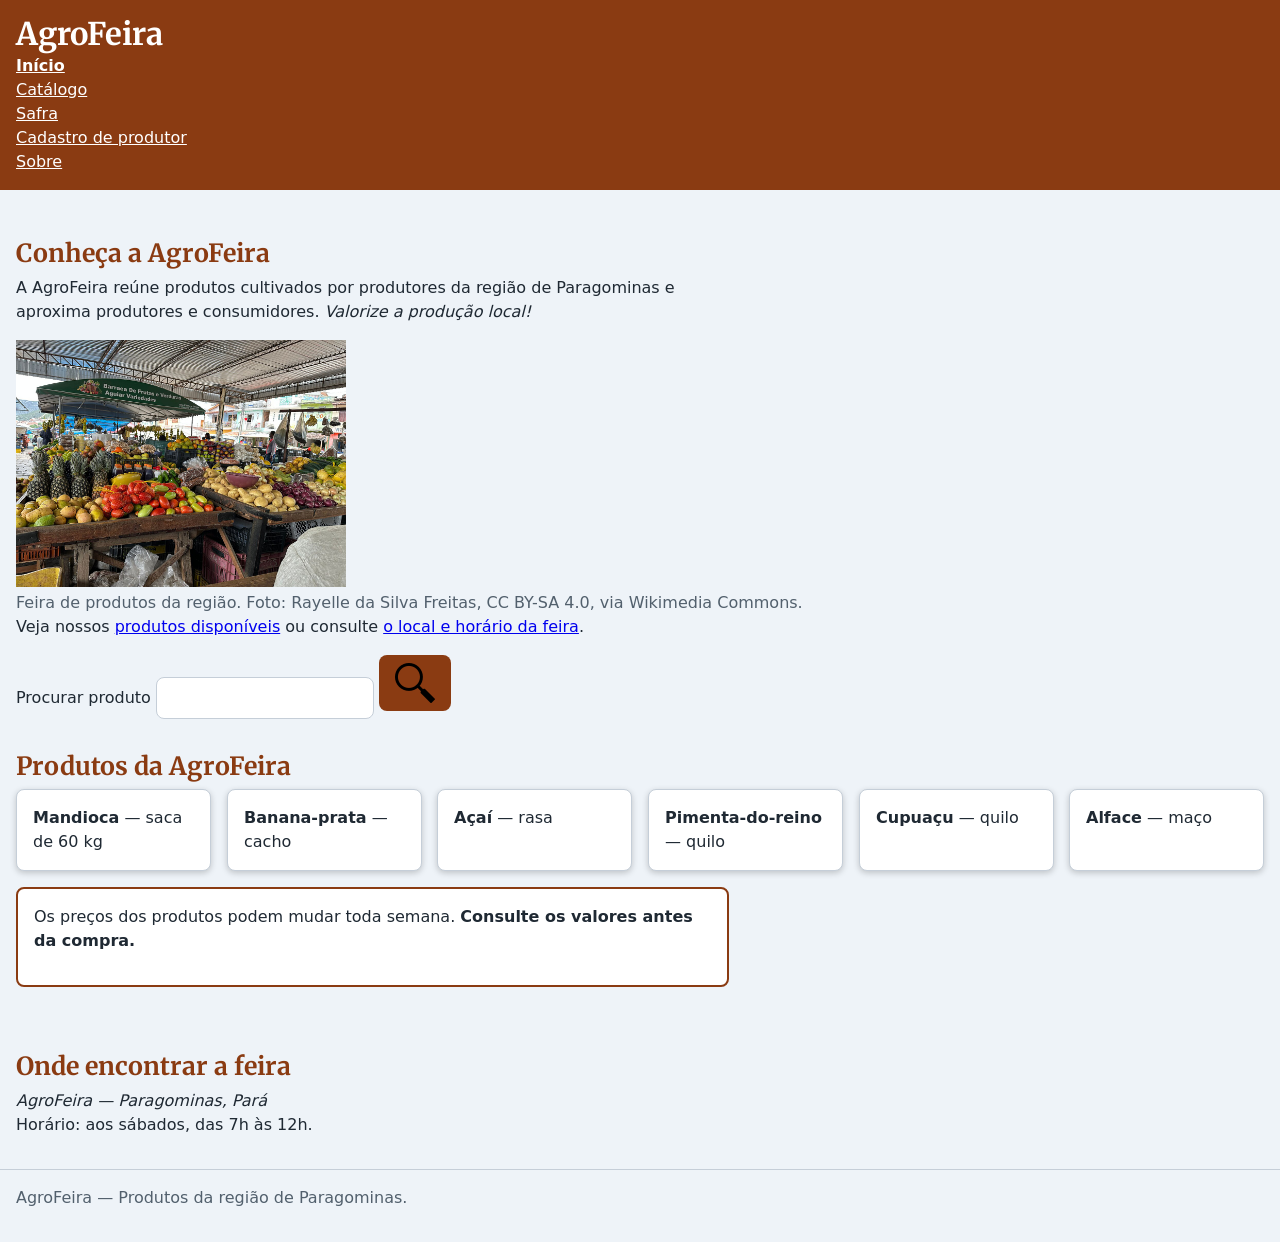
==== commit 78957e56: "Atividade 4: catálogo, grade, foco, tema escuro e camadas" ====
--- a/index.html
+++ b/index.html
@@ -4,13 +4,15 @@
     <meta charset="UTF-8">
     <meta name="viewport" content="width=device-width, initial-scale=1.0">
     <title>AgroFeira - Produtos da Região</title>
+    <link rel="stylesheet" href="camadas.css">
     <link rel="preconnect" href="https://fonts.googleapis.com">
     <link rel="preconnect" href="https://fonts.gstatic.com" crossorigin>
     <link href="https://fonts.googleapis.com/css2?family=Merriweather:wght@400;700&display=swap" rel="stylesheet">
     <link rel="stylesheet" href="reset.css">
     <link rel="stylesheet" href="tokens.css">
-    <link rel="stylesheet" href="estilo.css">
-    <link rel="stylesheet" href="casos.css">
+    <link rel="stylesheet" href="base.css">
+    <link rel="stylesheet" href="componentes.css">
+    <link rel="stylesheet" href="utilitarios.css">
 </head>
 <body>
 
@@ -23,6 +25,9 @@
             <ul class="menu">
                 <li>
                     <a href="index.html" aria-current="page">Início</a>
+                </li>
+                <li>
+                    <a href="catalogo.html">Catálogo</a>
                 </li>
                 <li>
                     <a href="safra.html">Safra</a>
--- a/camadas.css
+++ b/camadas.css
@@ -0,0 +1 @@
+@layer reset, base, componentes, utilitarios;
--- a/tokens.css
+++ b/tokens.css
@@ -1,6 +1,11 @@
 /* tokens.css — AgroFeira */
 
+@layer base {
+
 :root {
+  /* O navegador pinta campos, barra de rolagem e cores de fábrica de acordo com o tema */
+  color-scheme: light dark;
+
   /* Cores — contraste medido (AA = 4,5 | AAA = 7; régua do texto comum) */
   --cor-fundo: #EEF3F8;
   --cor-superficie: #FFFFFF;
@@ -9,6 +14,10 @@
   --cor-marca: #8A3B12; /* 6,93:1 sobre o fundo (AA) */
   --cor-sobre-marca: #FFFFFF; /* 7,73:1 sobre a marca (AAA) */
   --cor-borda: #C5CED8;
+
+  /* Foco e hover (contornos: régua de 3:1) */
+  --cor-foco: #1D4ED8; /* 6,00:1 sobre o fundo; 6,70:1 sobre a superfície */
+  --cor-marca-forte: #6B2D0E; /* 10,46:1 com a cor sobre a marca (AAA) */
 
   /* Letras */
   --fonte-texto: system-ui, sans-serif;
@@ -30,4 +39,22 @@
   /* Forma */
   --raio: 8px;
   --sombra: 0 2px 6px rgb(0 0 0 / 0.2);
+}
+
+/* Tema escuro: só troca os valores dos tokens de cor, com os mesmos nomes */
+@media (prefers-color-scheme: dark) {
+  :root {
+    --cor-fundo: #16110E;
+    --cor-superficie: #241C17;
+    --cor-texto: #F2EDE9; /* 16,12:1 sobre o fundo (AAA); 14,41:1 sobre a superfície (AAA) */
+    --cor-texto-suave: #C4B8AF; /* 9,66:1 sobre o fundo (AAA); 8,63:1 sobre a superfície (AAA) */
+    --cor-marca: #F0966A; /* 8,28:1 sobre o fundo (AAA); 7,40:1 sobre a superfície (AAA) */
+    --cor-sobre-marca: #1E1007; /* 8,19:1 sobre a marca (AAA) */
+    --cor-borda: #4D4038;
+
+    --cor-foco: #8AB8FF; /* 9,26:1 sobre o fundo; 8,28:1 sobre a superfície */
+    --cor-marca-forte: #F8B896; /* 10,85:1 com a cor sobre a marca (AAA) */
+  }
+}
+
 }
--- a/base.css
+++ b/base.css
@@ -0,0 +1,109 @@
+/* base.css — camada base: a página, os elementos, a casca do catálogo e o anel de foco */
+@layer base {
+
+  /* Página inteira */
+  body {
+    background: var(--cor-fundo);
+    color: var(--cor-texto);
+    font-family: var(--fonte-texto);
+    font-size: var(--tamanho-texto);
+  }
+
+  main,
+  aside {
+    padding: var(--espaco-3);
+  }
+
+  /* Títulos */
+  h1,
+  h2,
+  h3 {
+    font-family: var(--fonte-titulo);
+    line-height: 1.2;
+  }
+
+  h1 {
+    font-size: var(--tamanho-h1);
+  }
+
+  h2 {
+    font-size: var(--tamanho-h2);
+  }
+
+  h3 {
+    font-size: var(--tamanho-h3);
+  }
+
+  h2,
+  h3 {
+    color: var(--cor-marca);
+    margin-top: var(--espaco-4);
+    margin-bottom: var(--espaco-2);
+  }
+
+  /* Parágrafos: ritmo vertical e medida da linha */
+  p {
+    margin-bottom: var(--espaco-3);
+    max-width: 70ch;
+  }
+
+  /* Citação e glossário */
+  blockquote {
+    color: var(--cor-texto-suave);
+    padding-left: var(--espaco-3);
+  }
+
+  dt {
+    font-weight: bold;
+  }
+
+  /* Casca do catálogo, mobile-first: uma coluna na base, na ordem do HTML, por áreas nomeadas */
+  .pagina-catalogo {
+    display: grid;
+    grid-template-columns: minmax(0, 1fr);
+    grid-template-areas:
+      "cabecalho"
+      "menu"
+      "conteudo"
+      "lateral"
+      "rodape";
+    gap: var(--espaco-3);
+  }
+
+  .pagina-catalogo > header {
+    grid-area: cabecalho;
+  }
+
+  .pagina-catalogo > nav {
+    grid-area: menu;
+  }
+
+  .pagina-catalogo > main {
+    grid-area: conteudo;
+  }
+
+  .pagina-catalogo > aside {
+    grid-area: lateral;
+  }
+
+  .pagina-catalogo > footer {
+    grid-area: rodape;
+  }
+
+  /* Três colunas a partir de 46rem: menu 12rem + lateral 16rem + 2 espaços de 1rem + conteúdo mínimo de 14rem (cartão de 12rem + 2rem de preenchimento) = 44rem, com 2rem de folga para a barra de rolagem */
+  @media (min-width: 46rem) {
+    .pagina-catalogo {
+      grid-template-columns: 12rem minmax(0, 1fr) 16rem;
+      grid-template-areas:
+        "cabecalho cabecalho cabecalho"
+        "menu conteudo lateral"
+        "rodape rodape rodape";
+    }
+  }
+
+  /* Anel de foco do teclado, para todos os elementos */
+  :focus-visible {
+    outline: 3px solid var(--cor-foco);
+    outline-offset: 3px;
+  }
+}
--- a/componentes.css
+++ b/componentes.css
@@ -0,0 +1,252 @@
+/* componentes.css — camada componentes: as peças do site, com os estados e as container queries */
+@layer componentes {
+
+  /* cabecalho-site */
+  .cabecalho-site {
+    background: var(--cor-marca);
+    color: var(--cor-sobre-marca);
+    padding: var(--espaco-3);
+  }
+
+  /* menu */
+  .menu {
+    list-style: none;
+    padding: 0;
+  }
+
+  .menu a {
+    color: var(--cor-sobre-marca);
+  }
+
+  .menu a[aria-current="page"] {
+    font-weight: bold;
+  }
+
+  /* menu do catálogo: saiu do cabeçalho, então leva o fundo da marca e o preenchimento (só o nav filho direto do body) */
+  .pagina-catalogo > nav {
+    background: var(--cor-marca);
+    padding: var(--espaco-3);
+  }
+
+  /* pular: fora da tela enquanto não tem o foco; ao Tab, aparece no canto, por cima do cabeçalho */
+  .pular {
+    position: absolute;
+    top: var(--espaco-2);
+    left: var(--espaco-2);
+    transform: translateY(-200%);
+    background: var(--cor-superficie);
+    color: var(--cor-texto);
+    padding: var(--espaco-2) var(--espaco-3);
+    border-radius: var(--raio);
+    z-index: 1;
+  }
+
+  .pular:focus {
+    transform: translateY(0);
+  }
+
+  /* rodape-site */
+  .rodape-site {
+    border-top: 1px solid var(--cor-borda);
+    color: var(--cor-texto-suave);
+    padding: var(--espaco-3);
+  }
+
+  /* lista-produtos: parte comum às duas listas (grade do conteúdo e lista da lateral) */
+  .lista-produtos {
+    list-style: none;
+    padding: 0;
+    display: grid;
+    gap: var(--espaco-3);
+  }
+
+  /* lista-produtos no conteúdo: as colunas se ajustam sozinhas ao espaço, sem media query */
+  main .lista-produtos {
+    grid-template-columns: repeat(auto-fit, minmax(12rem, 1fr));
+  }
+
+  /* lista-produtos na lateral: uma coluna só */
+  aside .lista-produtos {
+    grid-template-columns: minmax(0, 1fr);
+  }
+
+  /* destaque: ocupa a linha inteira da grade, seja qual for o número de colunas */
+  .destaque {
+    grid-column: 1 / -1;
+  }
+
+  /* cartao-produto: é o contêiner de medida; a largura e o espaço vêm da grade */
+  .cartao-produto {
+    background: var(--cor-superficie);
+    border: 1px solid var(--cor-borda);
+    border-radius: var(--raio);
+    box-shadow: var(--sombra);
+    padding: var(--espaco-3);
+    container-type: inline-size;
+  }
+
+  /* cartao-produto: foto, título, produtor e preço */
+  .cartao-produto img {
+    border-radius: var(--raio);
+  }
+
+  .cartao-produto h3 {
+    margin-top: var(--espaco-2);
+    margin-bottom: var(--espaco-2);
+  }
+
+  .produtor {
+    color: var(--cor-texto-suave);
+    margin-bottom: var(--espaco-2);
+  }
+
+  .preco {
+    font-weight: bold;
+    margin-bottom: var(--espaco-2);
+  }
+
+  /* Container query — o cartão deita a foto ao lado do texto quando o espaço dele passa de 25rem, e não pela largura da janela. */
+  @container (min-width: 25rem) {
+    .cartao-produto article {
+      display: grid;
+      grid-template-columns: 10rem minmax(0, 1fr);
+      column-gap: var(--espaco-3);
+    }
+
+    .cartao-produto article > * {
+      grid-column: 2;
+    }
+
+    .cartao-produto article > img {
+      grid-column: 1;
+      grid-row: 1 / span 4;
+      height: 100%;
+      object-fit: cover;
+    }
+
+    .cartao-produto h3 {
+      margin-top: 0;
+    }
+  }
+
+  /* :has() — contorna o cartão inteiro, na cor do anel, quando o botão dentro dele recebe o foco do teclado. */
+  .cartao-produto:has(button:focus-visible) {
+    outline: 3px solid var(--cor-foco);
+    outline-offset: 3px;
+  }
+
+  /* figura-destaque */
+  .figura-destaque figcaption {
+    color: var(--cor-texto-suave);
+    margin-top: var(--espaco-1);
+  }
+
+  /* busca */
+  .busca input {
+    border: 1px solid var(--cor-borda);
+    border-radius: var(--raio);
+    padding: 0.5em;
+    background: var(--cor-superficie);
+  }
+
+  /* barra-categorias: Flexbox; os botões quebram de linha quando não cabem */
+  .barra-categorias {
+    display: flex;
+    flex-wrap: wrap;
+    gap: var(--espaco-2);
+    list-style: none;
+    padding: 0;
+    margin-bottom: var(--espaco-3);
+  }
+
+  /* botões do site: lupa, cadastro, categorias e cartões */
+  .busca button,
+  .formulario-cadastro button,
+  .barra-categorias button,
+  .cartao-produto button {
+    background: var(--cor-marca);
+    color: var(--cor-sobre-marca);
+    border: none;
+    border-radius: var(--raio);
+    padding: 0.5em 1em;
+  }
+
+  .busca button:hover,
+  .formulario-cadastro button:hover,
+  .barra-categorias button:hover,
+  .cartao-produto button:hover {
+    background: var(--cor-marca-forte);
+  }
+
+  /* aviso */
+  .aviso {
+    background: var(--cor-superficie);
+    border: 2px solid var(--cor-marca);
+    border-radius: var(--raio);
+    padding: var(--espaco-3);
+    margin-top: var(--espaco-3);
+    max-width: 70ch;
+  }
+
+  /* tabela-safra */
+  .tabela-safra th,
+  .tabela-safra td {
+    padding: var(--espaco-2);
+  }
+
+  .tabela-safra thead th {
+    background: var(--cor-marca);
+    color: var(--cor-sobre-marca);
+  }
+
+  .tabela-safra td {
+    background: var(--cor-superficie);
+  }
+
+  /* formulario-cadastro */
+  .formulario-cadastro > fieldset {
+    border: 1px solid var(--cor-borda);
+    border-radius: var(--raio);
+    padding: var(--espaco-3);
+    margin-bottom: var(--espaco-3);
+  }
+
+  .formulario-cadastro fieldset fieldset {
+    border: none;
+    padding: 0;
+  }
+
+  .formulario-cadastro legend {
+    font-weight: bold;
+    color: var(--cor-marca);
+  }
+
+  input[type="text"],
+  input[type="email"],
+  input[type="tel"],
+  input[type="number"],
+  input[type="date"],
+  select,
+  textarea {
+    border: 1px solid var(--cor-borda);
+    border-radius: var(--raio);
+    padding: 0.5em;
+    background: var(--cor-superficie);
+  }
+
+  /* pergunta */
+  .pergunta {
+    border: 1px solid var(--cor-borda);
+    border-radius: var(--raio);
+    padding: var(--espaco-3);
+    margin-bottom: var(--espaco-2);
+    max-width: 70ch;
+  }
+
+  /* foco sobre a faixa da marca: o anel usa a cor feita para ficar sobre a marca */
+  .cabecalho-site :focus-visible,
+  .menu :focus-visible,
+  .pular:focus-visible {
+    outline-color: var(--cor-sobre-marca);
+  }
+}
--- a/utilitarios.css
+++ b/utilitarios.css
@@ -0,0 +1 @@
+@layer utilitarios {}
